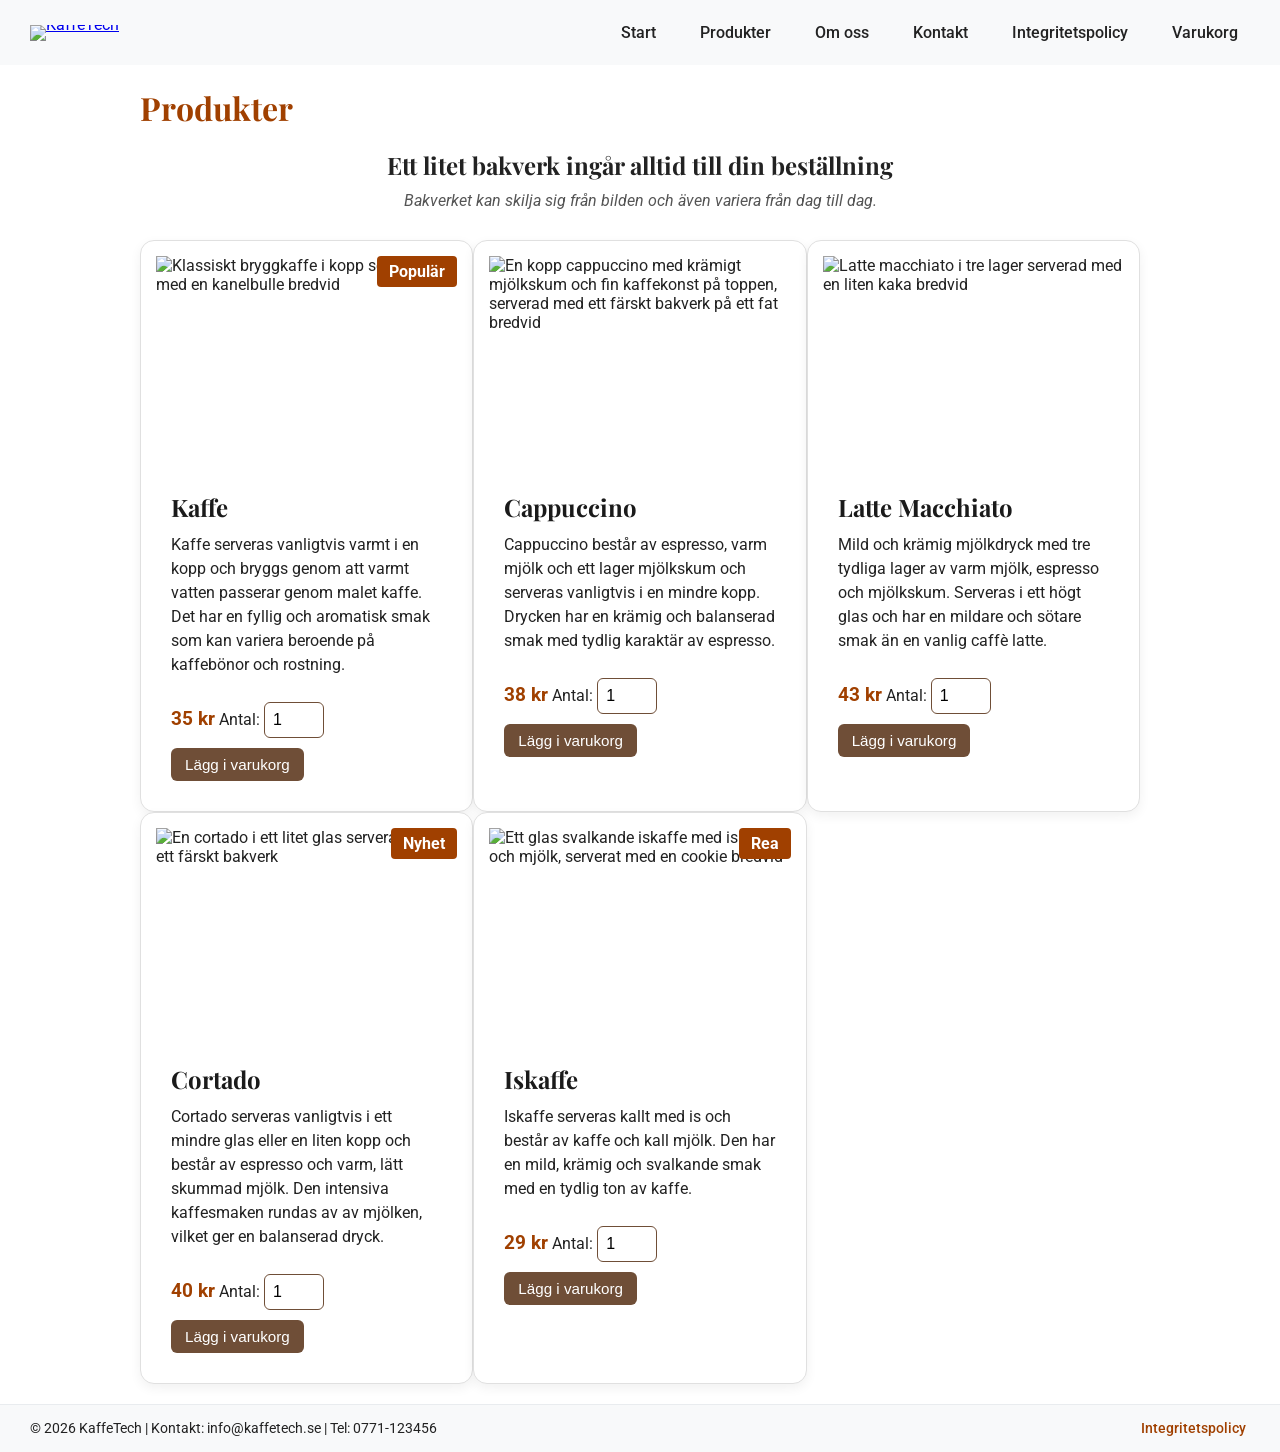
==== products.html @ 0ed2e7db "Implementerade en JavaScript-baserad varukorg med köpknappar och möjlighet att välja antal. Lade äve" ====
<!doctype html>
<html lang="sv">
  <head>
    <meta charset="UTF-8" />
    <meta name="viewport" content="width=device-width, initial-scale=1.0" />
    <link rel="stylesheet" href="style.css" />
    <script src="app.js" defer></script>
    <title>Produkter</title>
  </head>
  <body>
    <header class="sticky">
      <a href="index.html" class="site-logo">
        <img src="images/kaffetech-logo.png" alt="KaffeTech" />
      </a>

      <nav>
        <a href="index.html">Start</a>
        <a href="products.html">Produkter</a>
        <a href="about.html">Om oss</a>
        <a href="contact.html">Kontakt</a>
        <a href="privacy.html">Integritetspolicy</a>
        <button id="cart-button">Varukorg</button>
      </nav>
    </header>

    <div id="cart">
      <h2>Varukorg</h2>

      <div id="cart-items"></div>

      <button id="close-cart">Stäng</button>
    </div>

    <main class="product-container">
      <h1 class="main-h1">Produkter</h1>
      <h2 class="page-subtitle">
        Ett litet bakverk ingår alltid till din beställning
      </h2>
      <p class="bakery-info">
        Bakverket kan skilja sig från bilden och även variera från dag till dag.
      </p>
      <section>
        <div class="product-list">
          <article class="product-item">
            <img
              src="images/kaffe.png"
              alt="Klassiskt bryggkaffe i kopp serverat med en kanelbulle bredvid"
            />
            <div class="product-content">
              <h3>Kaffe</h3>
              <p>
                Kaffe serveras vanligtvis varmt i en kopp och bryggs genom att
                varmt vatten passerar genom malet kaffe. Det har en fyllig och
                aromatisk smak som kan variera beroende på kaffebönor och
                rostning.
              </p>
              <span class="price">35 kr</span>
              <label for="quantity-kaffe">Antal:</label>
              <input
                type="number"
                id="quantity-kaffe"
                class="quantity"
                min="1"
                value="1"
              />
              <button class="buy-button" data-name="Kaffe">
                Lägg i varukorg
              </button>
              <span class="badge">Populär</span>
            </div>
          </article>

          <article class="product-item">
            <img
              src="images/cappuccino.png"
              alt="En kopp cappuccino med krämigt mjölkskum och fin kaffekonst på toppen, serverad med ett färskt bakverk på ett fat bredvid"
            />
            <div class="product-content">
              <h3>Cappuccino</h3>
              <p>
                Cappuccino består av espresso, varm mjölk och ett lager
                mjölkskum och serveras vanligtvis i en mindre kopp. Drycken har
                en krämig och balanserad smak med tydlig karaktär av espresso.
              </p>
              <span class="price">38 kr</span>
              <label for="quantity-cappuccino">Antal:</label>
              <input
                type="number"
                id="quantity-cappuccino"
                class="quantity"
                min="1"
                value="1"
              />
              <button class="buy-button" data-name="Cappuccino">
                Lägg i varukorg
              </button>
            </div>
          </article>

          <article class="product-item">
            <img
              src="images/latte-macchiato.png"
              alt="Latte macchiato i tre lager serverad med en liten kaka bredvid"
            />
            <div class="product-content">
              <h3>Latte Macchiato</h3>
              <p>
                Mild och krämig mjölkdryck med tre tydliga lager av varm mjölk,
                espresso och mjölkskum. Serveras i ett högt glas och har en
                mildare och sötare smak än en vanlig caffè latte.
              </p>
              <span class="price">43 kr</span>
              <label for="quantity-latte">Antal:</label>
              <input
                type="number"
                id="quantity-latte"
                class="quantity"
                min="1"
                value="1"
              />
              <button class="buy-button" data-name="Latte Macchiato">
                Lägg i varukorg
              </button>
            </div>
          </article>

          <article class="product-item">
            <img
              src="images/cortado.png"
              alt="En cortado i ett litet glas serverad med ett färskt bakverk"
            />
            <div class="product-content">
              <h3>Cortado</h3>
              <p>
                Cortado serveras vanligtvis i ett mindre glas eller en liten
                kopp och består av espresso och varm, lätt skummad mjölk. Den
                intensiva kaffesmaken rundas av av mjölken, vilket ger en
                balanserad dryck.
              </p>
              <span class="price">40 kr</span>
              <label for="quantity-cortado">Antal:</label>
              <input
                type="number"
                id="quantity-cortado"
                class="quantity"
                min="1"
                value="1"
              />
              <button class="buy-button" data-name="Cortado">
                Lägg i varukorg
              </button>
              <span class="badge">Nyhet</span>
            </div>
          </article>

          <article class="product-item">
            <img
              src="images/iskaffe.png"
              alt="Ett glas svalkande iskaffe med isbitar och mjölk, serverat med en cookie bredvid"
            />
            <div class="product-content">
              <h3>Iskaffe</h3>
              <p>
                Iskaffe serveras kallt med is och består av kaffe och kall
                mjölk. Den har en mild, krämig och svalkande smak med en tydlig
                ton av kaffe.
              </p>
              <span class="price">29 kr</span>
              <label for="quantity-iskaffe">Antal:</label>
              <input
                type="number"
                id="quantity-iskaffe"
                class="quantity"
                min="1"
                value="1"
              />
              <button class="buy-button" data-name="Iskaffe">
                Lägg i varukorg
              </button>
              <span class="badge">Rea</span>
            </div>
          </article>
        </div>
      </section>
    </main>

    <footer>
      <p>
        &copy; 2026 KaffeTech | Kontakt: info@kaffetech.se | Tel: 0771-123456
      </p>

      <nav class="footer-nav">
        <a href="privacy.html">Integritetspolicy</a>
      </nav>
    </footer>
  </body>
</html>
---- style.css ----
@import url("https://fonts.googleapis.com/css2?family=Playfair+Display:wght@600;700&family=Roboto:wght@400;500;700&display=swap");

* {
  box-sizing: border-box;
}

body {
  font-family: "Roboto", sans-serif;
  color: #222222;
  margin: 0;
}

h1,
h2,
h3,
h4,
.logo {
  font-family: "Playfair Display", serif;
}

.main-h1 {
  color: #a04000;
  font-size: clamp(1.5rem, 4vw, 2rem);
  margin-bottom: 20px;
}

.site-logo {
  display: inline-block;
  line-height: 0;
}

.site-logo img {
  width: 120px;
  height: auto;
  display: block;
}

.sticky {
  position: sticky;
  top: 0;
  z-index: 20;
}

.badge {
  position: absolute;
  top: 15px;
  right: 15px;
  background-color: #a04000;
  color: #ffffff;
  padding: 6px 12px;
  font-weight: bold;
  border-radius: 4px;
}

header {
  display: flex;
  flex-wrap: wrap;
  justify-content: space-between;
  align-items: center;
  padding: 15px clamp(15px, 3vw, 30px);
  background-color: #f8f9fa;
  gap: 15px;
}

header nav {
  display: flex;
  flex-wrap: wrap;
  justify-content: center;
  margin: 0;
  padding: 0;
  gap: clamp(10px, 2vw, 20px);
  list-style: none;
}

header nav a {
  text-decoration: none;
  color: #222222;
  font-weight: 500;
  padding: 8px 12px;
  border-radius: 4px;
  transition: all 0.2s ease;
  display: inline-block;
}

header nav a:hover {
  color: #a04000;
  background-color: #fdf2e9;
}

header nav a:focus {
  outline: 3px solid #a04000;
  outline-offset: 2px;
  color: #a04000;
  background-color: #fdf2e9;
}

header nav #cart-button {
  text-decoration: none;
  color: #222222;
  font-weight: 500;
  padding: 8px 12px;
  border-radius: 4px;
  transition: all 0.2s ease;
  display: inline-block;
  background: none;
  border: none;
  font-family: inherit;
  font-size: inherit;
  cursor: pointer;
}

header nav #cart-button:hover {
  color: #a04000;
  background-color: #fdf2e9;
}

header nav #cart-button:focus {
  outline: 3px solid #a04000;
  outline-offset: 2px;
  color: #a04000;
  background-color: #fdf2e9;
}

.image-container {
  margin-top: 40px;
  text-align: center;
  padding: 0 15px;
}

.image-container h2 {
  font-size: clamp(1.5rem, 4vw, 2rem);
  color: #1a1a1a;
  margin-bottom: 20px;
}

.image-container p {
  max-width: 700px;
  margin: 0 auto 25px auto;
  line-height: 1.6;
  color: #222222;
}

.custom-image,
.custom-video {
  width: 100%;
  max-width: 700px;
  height: auto;
  border-radius: 12px;
  box-shadow: 0 4px 12px rgba(0, 0, 0, 0.1);
  display: inline-block;
}

.video-container {
  margin-top: 40px;
  text-align: center;
  padding: 0 15px;
}

.video-container h2 {
  font-size: clamp(1.2rem, 3vw, 1.5rem);
  color: #1a1a1a;
  margin-bottom: 20px;
}

footer {
  display: flex;
  flex-wrap: wrap;
  justify-content: space-between;
  align-items: center;
  padding: 15px clamp(15px, 3vw, 30px);
  background-color: #f8f9fa;
  border-top: 1px solid #e9ecef;
  font-size: 0.9rem;
  color: #222222;
  gap: 12px;
}

footer p {
  margin: 0;
}

footer a {
  text-decoration: none;
  color: #a04000;
  font-weight: 500;
  padding: 2px 4px;
  border-radius: 4px;
  transition: all 0.2s ease;
}

footer a:hover {
  color: #6e2c00;
  background-color: #fdf2e9;
}

footer a:focus {
  outline: 3px solid #a04000;
  outline-offset: 2px;
  color: #6e2c00;
  background-color: #fdf2e9;
}

.about-container,
.privacy-container,
.contact-container {
  max-width: min(800px, 100% - 30px);
  margin: 20px auto;
}

.about-text h1,
.contact-info h1,
.privacy-content h1 {
  font-size: clamp(1.5rem, 4vw, 2rem);
  color: #1a1a1a;
  margin-bottom: 10px;
}

.about-text h2 {
  font-size: clamp(1.1rem, 2.5vw, 1.4rem);
  color: #a04000;
  margin-bottom: 20px;
}

.about-text p,
.contact-info p,
.privacy-content p,
.privacy-content ul {
  line-height: 1.6;
  color: #222222;
  margin-bottom: 15px;
}

.privacy-content ul {
  padding-left: 20px;
}

.privacy-content li {
  margin-bottom: 8px;
}

.page-subtitle {
  text-align: center;
  margin-bottom: 30px;
  color: #222222;
}

.bakery-info {
  text-align: center;
  font-style: italic;
  color: #555555;
  margin-top: -20px;
  margin-bottom: 30px;
}

.product-container {
  max-width: min(1000px, 100% - 30px);
  margin: 20px auto;
}

.product-list {
  display: flex;
  flex-wrap: wrap;
}

.product-item {
  position: relative;
  width: 33.333%;
  box-sizing: border-box;
  padding: 15px;
  background: #ffffff;
  border: 1px solid #e0e0e0;
  border-radius: 14px;
  overflow: hidden;
  box-shadow: 0 4px 12px rgba(0, 0, 0, 0.06);
}

.product-item img {
  width: 100%;
  height: 220px;
  object-fit: cover;
  display: block;
}

.product-content {
  padding: 15px;
}

.product-content h3 {
  margin-top: 0;
  margin-bottom: 10px;
  font-size: clamp(1.2rem, 3vw, 1.5rem);
  color: #1a1a1a;
}

.product-content p {
  margin: 0 0 15px 0;
  line-height: 1.5;
  color: #222222;
}

.price {
  font-weight: bold;
  font-size: 1.2rem;
  color: #a04000;
}

.contact-form fieldset {
  border: 1px solid #555555;
  border-radius: 12px;
  padding: clamp(15px, 3vw, 30px);
  background: #ffffff;
  box-shadow: 0 4px 12px rgba(0, 0, 0, 0.05);
}

.contact-form legend {
  font-weight: bold;
  font-size: 1.2rem;
  color: #1a1a1a;
  padding: 0 10px;
}

.form-group {
  margin-bottom: 20px;
  display: flex;
  flex-direction: column;
}

.form-group label {
  font-weight: 600;
  margin-bottom: 8px;
  color: #1a1a1a;
}

.required {
  color: #a04000;
}

.contact-form input,
.contact-form select,
.contact-form textarea {
  width: 100%;
  padding: 12px;
  border: 1px solid #555555;
  border-radius: 8px;
  font-size: 1rem;
  box-sizing: border-box;
  font-family: inherit;
  transition: border-color 0.2s ease;
}

.contact-form input:focus,
.contact-form select:focus,
.contact-form textarea:focus {
  border-color: #a04000;
  outline: 3px solid #a04000;
  outline-offset: 1px;
}

.submit-btn {
  background: #a04000;
  color: #ffffff;
  font-size: 1.05rem;
  font-weight: 600;
  letter-spacing: 0.5px;
  padding: 14px 28px;
  border: none;
  border-radius: 30px;
  cursor: pointer;
  width: 100%;
  box-shadow: 0 4px 15px rgba(160, 64, 0, 0.3);
  transition: all 0.3s ease;
  display: flex;
  align-items: center;
  justify-content: center;
  gap: 8px;
}

.submit-btn:hover {
  background: #6e2c00;
  transform: translateY(-2px);
  box-shadow: 0 6px 20px rgba(110, 44, 0, 0.45);
}

.submit-btn:focus {
  outline: 3px solid #1a1a1a;
  outline-offset: 3px;
}

.submit-btn:active {
  transform: translateY(1px);
  box-shadow: 0 2px 10px rgba(110, 44, 0, 0.3);
}

.privacy-info {
  font-size: 0.9rem;
  color: #222222;
  margin-bottom: 20px;
  line-height: 1.4;
}

.privacy-info a {
  color: #a04000;
  text-decoration: underline;
  padding: 2px 4px;
  border-radius: 4px;
}

.privacy-info a:hover,
.privacy-info a:focus {
  color: #6e2c00;
  background-color: #fdf2e9;
  outline: 3px solid #a04000;
  outline-offset: 2px;
}

.featured-section {
  max-width: min(1000px, 100% - 30px);
  margin: 50px auto;
  text-align: center;
}

.featured-section h2 {
  font-size: clamp(1.3rem, 3vw, 1.6rem);
  color: #1a1a1a;
  margin-bottom: 10px;
}

.featured-section > p {
  margin-bottom: 30px;
  line-height: 1.6;
  color: #222222;
}

.featured-products {
  display: flex;
  flex-wrap: wrap;
}

.featured-product {
  position: relative;
  width: 33.333%;
  box-sizing: border-box;
  padding: 15px;
  background: #ffffff;
  border: 1px solid #e0e0e0;
  border-radius: 14px;
  overflow: hidden;
  box-shadow: 0 4px 12px rgba(0, 0, 0, 0.06);
  text-align: left;
}

.featured-product img {
  width: 100%;
  height: 150px;
  object-fit: cover;
  display: block;
  border-radius: 10px;
}

.featured-product h3 {
  margin-top: 15px;
  margin-bottom: 10px;
  font-size: clamp(1.2rem, 3vw, 1.5rem);
  color: #1a1a1a;
}

.featured-product p {
  margin: 0 0 15px 0;
  line-height: 1.5;
  color: #222222;
}

.featured-product .price {
  font-weight: bold;
  font-size: 1.2rem;
  color: #a04000;
}

@media (max-width: 900px) {
  .product-item {
    width: 50%;
  }

  .featured-product {
    width: 50%;
  }
}

@media (max-width: 600px) {
  .product-item {
    width: 100%;
  }

  .featured-product {
    width: 100%;
  }
}

#cart {
  display: none;
  position: fixed;
  top: 80px;
  right: 20px;
  width: 320px;
  padding: 20px;
  background-color: white;
  border: 2px solid #6f4e37;
  border-radius: 12px;
  box-shadow: 0 4px 15px rgba(0, 0, 0, 0.2);
  z-index: 1000;
}

#cart h2 {
  margin-top: 0;
  color: #6f4e37;
}

#cart-items p {
  margin: 10px 0;
  padding: 8px;
  border-bottom: 1px solid #ddd;
}

#close-cart {
  margin-top: 15px;
  padding: 8px 16px;
  border: none;
  border-radius: 6px;
  background-color: #6f4e37;
  color: white;
  cursor: pointer;
}

#close-cart:hover {
  opacity: 0.85;
}

.quantity {
  width: 60px;
  padding: 8px;
  margin: 10px 5px 10px 0;
  border: 1px solid #6f4e37;
  border-radius: 6px;
  font-size: 1rem;
}

.buy-button {
  padding: 8px 14px;
  border: none;
  border-radius: 6px;
  background-color: #6f4e37;
  color: white;
  cursor: pointer;
  font-size: 0.95rem;
}

.buy-button:hover {
  opacity: 0.85;
}
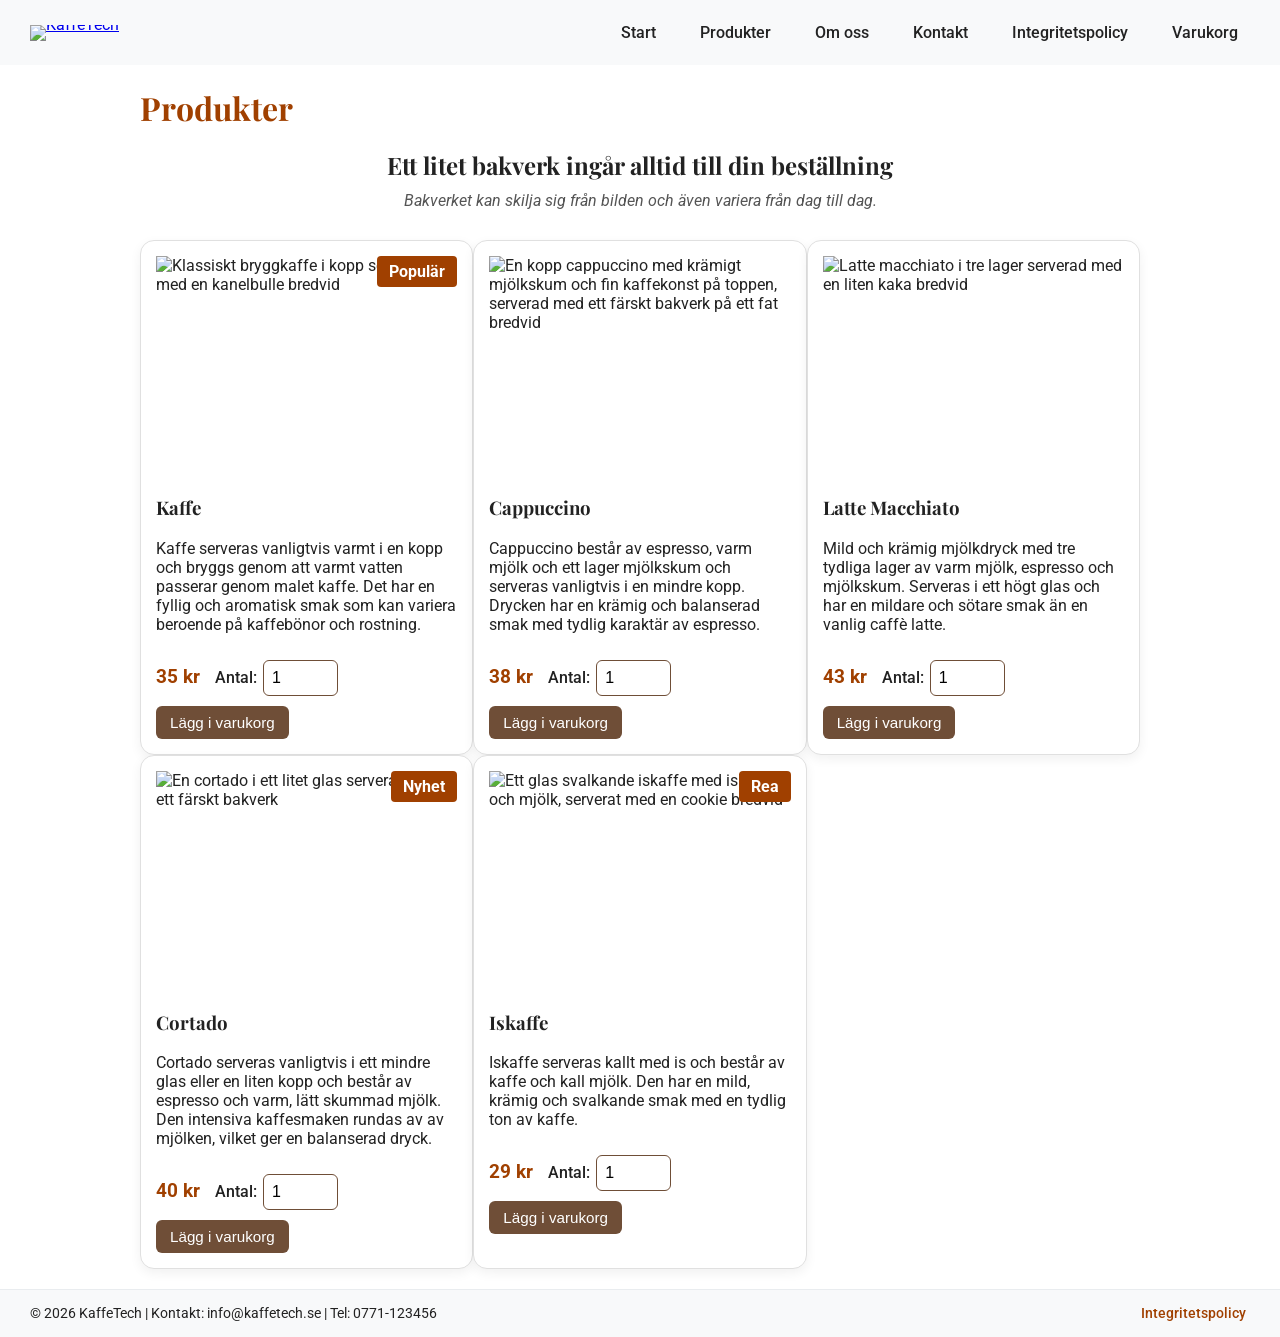
==== commit b3ab0fa1: "skapat en json fil där jag Har flyttat all produktinformation från HTML till en JSON-fil. Produktern" ====
--- a/products.html
+++ b/products.html
@@ -33,154 +33,17 @@
 
     <main class="product-container">
       <h1 class="main-h1">Produkter</h1>
+      
       <h2 class="page-subtitle">
         Ett litet bakverk ingår alltid till din beställning
       </h2>
+
       <p class="bakery-info">
         Bakverket kan skilja sig från bilden och även variera från dag till dag.
       </p>
+
       <section>
-        <div class="product-list">
-          <article class="product-item">
-            <img
-              src="images/kaffe.png"
-              alt="Klassiskt bryggkaffe i kopp serverat med en kanelbulle bredvid"
-            />
-            <div class="product-content">
-              <h3>Kaffe</h3>
-              <p>
-                Kaffe serveras vanligtvis varmt i en kopp och bryggs genom att
-                varmt vatten passerar genom malet kaffe. Det har en fyllig och
-                aromatisk smak som kan variera beroende på kaffebönor och
-                rostning.
-              </p>
-              <span class="price">35 kr</span>
-              <label for="quantity-kaffe">Antal:</label>
-              <input
-                type="number"
-                id="quantity-kaffe"
-                class="quantity"
-                min="1"
-                value="1"
-              />
-              <button class="buy-button" data-name="Kaffe">
-                Lägg i varukorg
-              </button>
-              <span class="badge">Populär</span>
-            </div>
-          </article>
-
-          <article class="product-item">
-            <img
-              src="images/cappuccino.png"
-              alt="En kopp cappuccino med krämigt mjölkskum och fin kaffekonst på toppen, serverad med ett färskt bakverk på ett fat bredvid"
-            />
-            <div class="product-content">
-              <h3>Cappuccino</h3>
-              <p>
-                Cappuccino består av espresso, varm mjölk och ett lager
-                mjölkskum och serveras vanligtvis i en mindre kopp. Drycken har
-                en krämig och balanserad smak med tydlig karaktär av espresso.
-              </p>
-              <span class="price">38 kr</span>
-              <label for="quantity-cappuccino">Antal:</label>
-              <input
-                type="number"
-                id="quantity-cappuccino"
-                class="quantity"
-                min="1"
-                value="1"
-              />
-              <button class="buy-button" data-name="Cappuccino">
-                Lägg i varukorg
-              </button>
-            </div>
-          </article>
-
-          <article class="product-item">
-            <img
-              src="images/latte-macchiato.png"
-              alt="Latte macchiato i tre lager serverad med en liten kaka bredvid"
-            />
-            <div class="product-content">
-              <h3>Latte Macchiato</h3>
-              <p>
-                Mild och krämig mjölkdryck med tre tydliga lager av varm mjölk,
-                espresso och mjölkskum. Serveras i ett högt glas och har en
-                mildare och sötare smak än en vanlig caffè latte.
-              </p>
-              <span class="price">43 kr</span>
-              <label for="quantity-latte">Antal:</label>
-              <input
-                type="number"
-                id="quantity-latte"
-                class="quantity"
-                min="1"
-                value="1"
-              />
-              <button class="buy-button" data-name="Latte Macchiato">
-                Lägg i varukorg
-              </button>
-            </div>
-          </article>
-
-          <article class="product-item">
-            <img
-              src="images/cortado.png"
-              alt="En cortado i ett litet glas serverad med ett färskt bakverk"
-            />
-            <div class="product-content">
-              <h3>Cortado</h3>
-              <p>
-                Cortado serveras vanligtvis i ett mindre glas eller en liten
-                kopp och består av espresso och varm, lätt skummad mjölk. Den
-                intensiva kaffesmaken rundas av av mjölken, vilket ger en
-                balanserad dryck.
-              </p>
-              <span class="price">40 kr</span>
-              <label for="quantity-cortado">Antal:</label>
-              <input
-                type="number"
-                id="quantity-cortado"
-                class="quantity"
-                min="1"
-                value="1"
-              />
-              <button class="buy-button" data-name="Cortado">
-                Lägg i varukorg
-              </button>
-              <span class="badge">Nyhet</span>
-            </div>
-          </article>
-
-          <article class="product-item">
-            <img
-              src="images/iskaffe.png"
-              alt="Ett glas svalkande iskaffe med isbitar och mjölk, serverat med en cookie bredvid"
-            />
-            <div class="product-content">
-              <h3>Iskaffe</h3>
-              <p>
-                Iskaffe serveras kallt med is och består av kaffe och kall
-                mjölk. Den har en mild, krämig och svalkande smak med en tydlig
-                ton av kaffe.
-              </p>
-              <span class="price">29 kr</span>
-              <label for="quantity-iskaffe">Antal:</label>
-              <input
-                type="number"
-                id="quantity-iskaffe"
-                class="quantity"
-                min="1"
-                value="1"
-              />
-              <button class="buy-button" data-name="Iskaffe">
-                Lägg i varukorg
-              </button>
-              <span class="badge">Rea</span>
-            </div>
-          </article>
-        </div>
+        <div id="productList" class="product-list"></div>
       </section>
     </main>
 
--- a/style.css
+++ b/style.css
@@ -536,9 +536,9 @@
 }
 
 .quantity {
-  width: 60px;
+   width: 75px;
   padding: 8px;
-  margin: 10px 5px 10px 0;
+  margin: 10px 6px 10px 0;
   border: 1px solid #6f4e37;
   border-radius: 6px;
   font-size: 1rem;
@@ -556,4 +556,11 @@
 
 .buy-button:hover {
   opacity: 0.85;
+}
+
+.quantity-label {
+  display: inline-block;
+  margin-left: 15px;
+  margin-right: 6px;
+  font-weight: 500;
 }
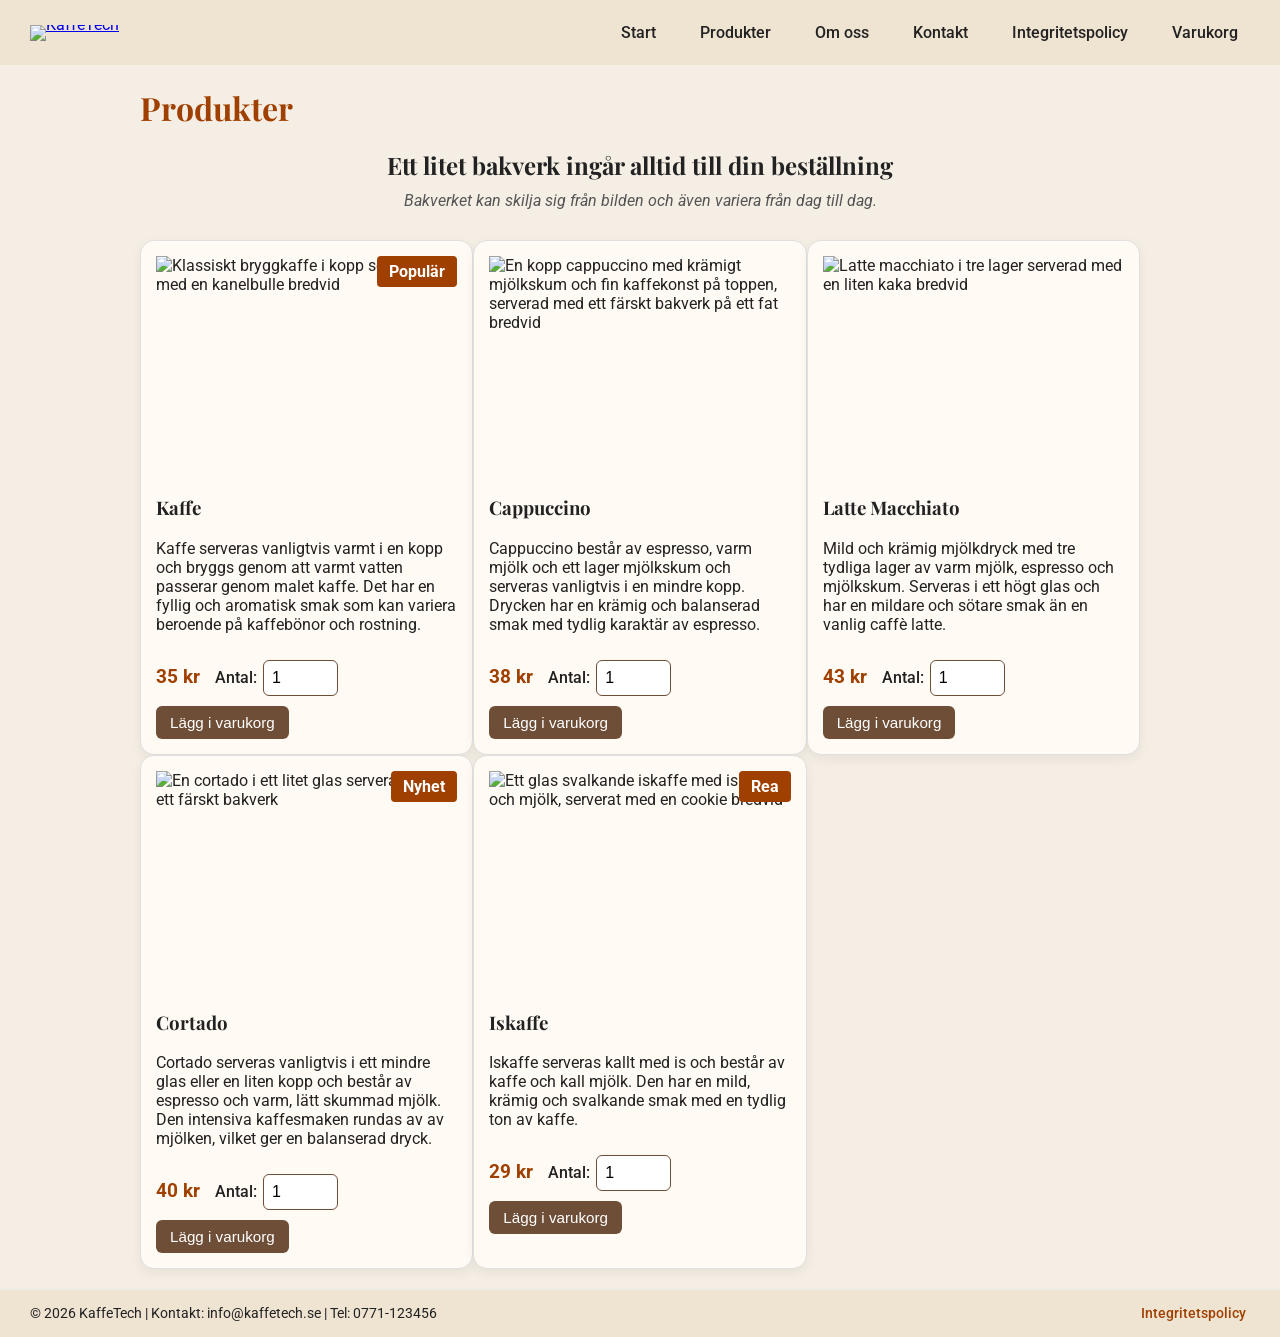
==== commit 9396789f: "Små ändringar" ====
--- a/products.html
+++ b/products.html
@@ -33,7 +33,7 @@
 
     <main class="product-container">
       <h1 class="main-h1">Produkter</h1>
-      
+
       <h2 class="page-subtitle">
         Ett litet bakverk ingår alltid till din beställning
       </h2>
@@ -42,9 +42,7 @@
         Bakverket kan skilja sig från bilden och även variera från dag till dag.
       </p>
 
-      <section>
-        <div id="productList" class="product-list"></div>
-      </section>
+      <div id="productList" class="product-list"></div>
     </main>
 
     <footer>
--- a/style.css
+++ b/style.css
@@ -8,6 +8,7 @@
   font-family: "Roboto", sans-serif;
   color: #222222;
   margin: 0;
+  background-color: #f5eee4;
 }
 
 h1,
@@ -58,7 +59,7 @@
   justify-content: space-between;
   align-items: center;
   padding: 15px clamp(15px, 3vw, 30px);
-  background-color: #f8f9fa;
+  background-color: #efe3d2;
   gap: 15px;
 }
 
@@ -168,7 +169,7 @@
   justify-content: space-between;
   align-items: center;
   padding: 15px clamp(15px, 3vw, 30px);
-  background-color: #f8f9fa;
+  background-color: #efe3d2;
   border-top: 1px solid #e9ecef;
   font-size: 0.9rem;
   color: #222222;
@@ -267,7 +268,7 @@
   width: 33.333%;
   box-sizing: border-box;
   padding: 15px;
-  background: #ffffff;
+  background: #fffaf3;
   border: 1px solid #e0e0e0;
   border-radius: 14px;
   overflow: hidden;
